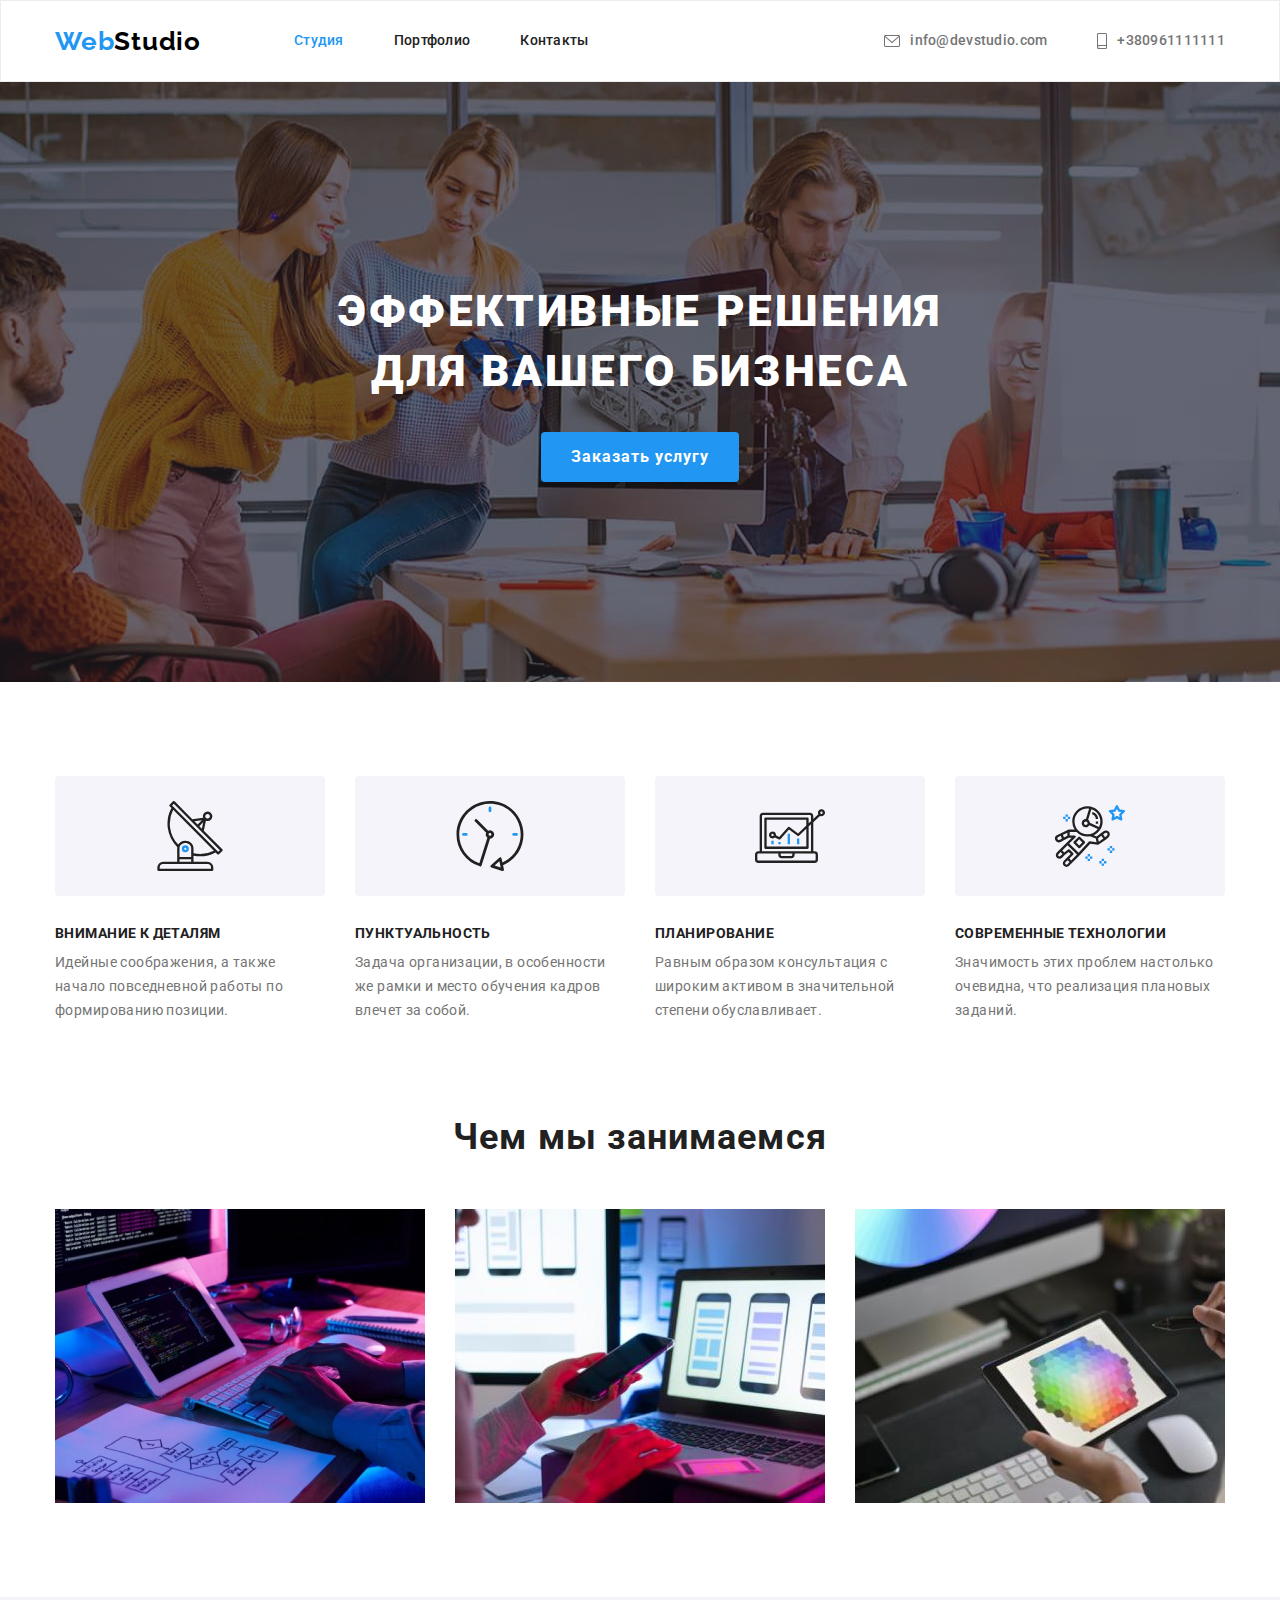
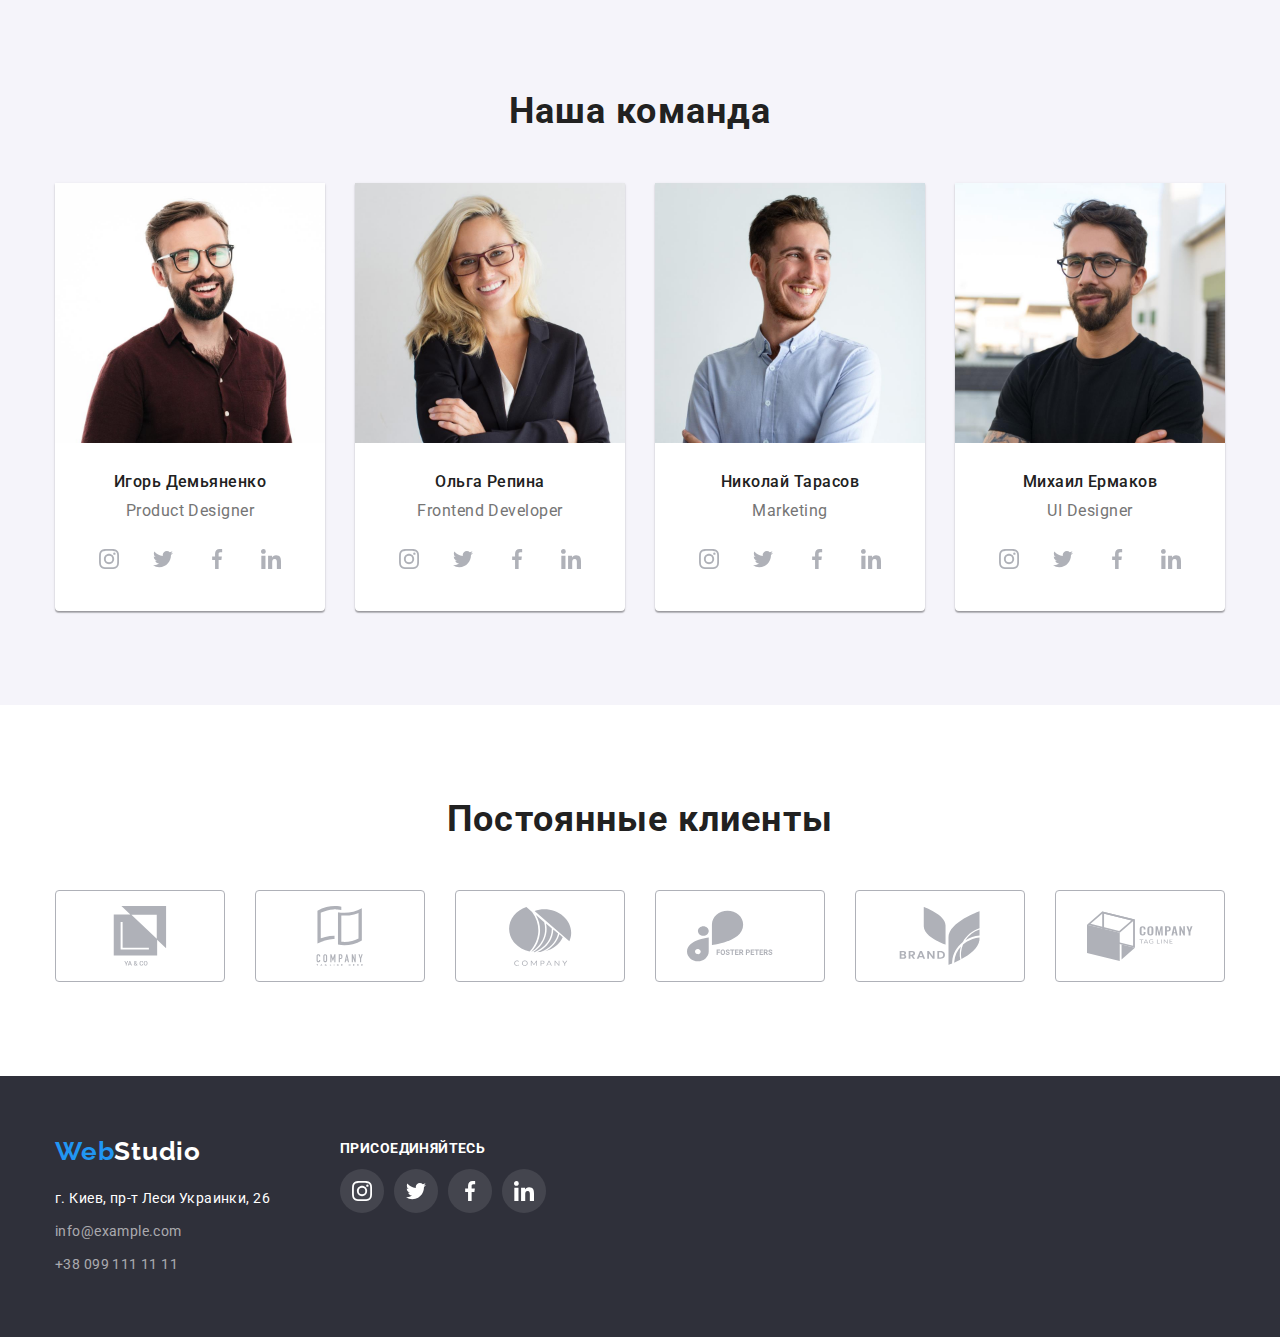
==== index.html @ 05004d7f "copied hm-4" ====
<!DOCTYPE html>
<html lang="ru">
  <head>
    <meta charset="UTF-8" />
    <meta http-equiv="X-UA-Compatible" content="IE=edge" />
    <meta name="viewport" content="width=device-width, initial-scale=1.0" />
    <title lang="en">WebStudio</title>
    <link rel="preconnect" href="https://fonts.googleapis.com" />
    <link rel="preconnect" href="https://fonts.gstatic.com" crossorigin />
    <link
      href="https://fonts.googleapis.com/css2?family=Raleway:wght@700&family=Roboto:wght@400;500;700;900&display=swap"
      rel="stylesheet"
    />
    <link
      rel="stylesheet"
      href="https://cdnjs.cloudflare.com/ajax/libs/modern-normalize/1.1.0/modern-normalize.css"
    />
    <link rel="stylesheet" href="./css/styles.css" />
  </head>
  <body>
    <header class="header">
      <div class="container header-container">
        <a class="logo link" href="./" lang="en">
          <span class="logo-web">Web</span><span class="logo-primary">Studio</span>
        </a>
        <nav class="navigation">
          <ul class="nav-list list">
            <li class="nav-item">
              <a class="nav-link link current" href="./">Студия</a>
            </li>
            <li class="nav-item">
              <a class="nav-link link" href="./portfolio.html">Портфолио</a>
            </li>
            <li class="nav-item">
              <a class="nav-link link" href="">Контакты</a>
            </li>
          </ul>
        </nav>
        <ul class="contacts list">
          <li class="contact-item">
            <a class="contact-link link" href="mailto:info@devstudio.com">
              <svg class="contact-icon" width="16" height="12">
                <use href="./images/icons.svg#envelope"></use>
              </svg>
              info@devstudio.com</a
            >
          </li>
          <li>
            <a class="contact-link link" href="tel:+380961111111">
              <svg class="contact-icon" width="10" height="16">
                <use href="./images/icons.svg#smartphone"></use>
              </svg>
              +380961111111</a
            >
          </li>
        </ul>
      </div>
    </header>

    <main>
      <section class="hero">
        <div class="container container-hero">
          <h1 class="primary-title">Эффективные решения для вашего бизнеса</h1>
          <button class="primary-btn" type="button">Заказать услугу</button>
        </div>
      </section>

      <section class="section features">
        <div class="container">
          <h2 class="visually-hidden">Особенности</h2>
          <ul class="features-list list">
            <li class="feature-item">
              <div class="feature-item-icon">
                <svg class="feature-icon" width="70" height="70">
                  <use href="./images/icons.svg#antenna"></use>
                </svg>
              </div>
              <h3 class="features-title">Внимание к деталям</h3>
              <p class="features-text">
                Идейные соображения, а также начало повседневной работы по формированию позиции.
              </p>
            </li>
            <li class="feature-item">
              <div class="feature-item-icon">
                <svg class="feature-icon" width="70" height="70">
                  <use href="./images/icons.svg#clock"></use>
                </svg>
              </div>
              <h3 class="features-title">Пунктуальность</h3>
              <p class="features-text">
                Задача организации, в особенности же рамки и место обучения кадров влечет за собой.
              </p>
            </li>
            <li class="feature-item">
              <div class="feature-item-icon">
                <svg class="feature-icon" width="70" height="70">
                  <use href="./images/icons.svg#diagram"></use>
                </svg>
              </div>
              <h3 class="features-title">Планирование</h3>
              <p class="features-text">
                Равным образом консультация с широким активом в значительной степени обуславливает.
              </p>
            </li>
            <li class="feature-item">
              <div class="feature-item-icon">
                <svg class="feature-icon" width="70" height="70">
                  <use href="./images/icons.svg#astronaut"></use>
                </svg>
              </div>
              <h3 class="features-title">Современные технологии</h3>
              <p class="features-text">
                Значимость этих проблем настолько очевидна, что реализация плановых заданий.
              </p>
            </li>
          </ul>
        </div>
      </section>

      <section class="section works">
        <div class="container">
          <h2 class="section-title">Чем мы занимаемся</h2>
          <ul class="works-list list">
            <li class="work-item">
              <img src="./images/box_1.jpg" alt="разметка" width="370" height="294" />
            </li>
            <li class="work-item">
              <img src="./images/box_2.jpg" alt="оформление" width="370" height="294" />
            </li>
            <li class="work-item">
              <img src="./images/box_3.jpg" alt="дизайн" width="370" height="294" />
            </li>
          </ul>
        </div>
      </section>

      <section class="section team">
        <div class="container">
          <h2 class="section-title">Наша команда</h2>
          <ul class="team-list list">
            <li class="team-item">
              <img src="./images/igor.jpg" alt="Игорь Демьяненко" width="270" height="260" />
              <div class="teammate-content">
                <h3 class="teammate-name">Игорь Демьяненко</h3>
                <p class="teammate-position" lang="en">Product Designer</p>
                <ul class="teammate-social-list list">
                  <li class="teammate-social-item">
                    <a href="" class="teammate-social-link">
                      <svg class="teammate-social-icon" width="20" height="20">
                        <use href="./images/icons.svg#instagram"></use>
                      </svg>
                    </a>
                  </li>
                  <li class="teammate-social-item">
                    <a href="" class="teammate-social-link">
                      <svg class="teammate-social-icon" width="20" height="20">
                        <use href="./images/icons.svg#twitter"></use>
                      </svg>
                    </a>
                  </li>
                  <li class="teammate-social-item">
                    <a href="" class="teammate-social-link">
                      <svg class="teammate-social-icon" width="20" height="20">
                        <use href="./images/icons.svg#facebook"></use>
                      </svg>
                    </a>
                  </li>
                  <li class="teammate-social-item">
                    <a href="" class="teammate-social-link">
                      <svg class="teammate-social-icon" width="20" height="20">
                        <use href="./images/icons.svg#linkedin"></use>
                      </svg>
                    </a>
                  </li>
                </ul>
              </div>
            </li>

            <li class="team-item">
              <img src="./images/olga.jpg" alt="Ольга Репина" width="270" height="260" />
              <div class="teammate-content">
                <h3 class="teammate-name">Ольга Репина</h3>
                <p class="teammate-position" lang="en">Frontend Developer</p>
                <ul class="teammate-social-list list">
                  <li class="teammate-social-item">
                    <a href="" class="teammate-social-link">
                      <svg class="teammate-social-icon" width="20" height="20">
                        <use href="./images/icons.svg#instagram"></use>
                      </svg>
                    </a>
                  </li>
                  <li class="teammate-social-item">
                    <a href="" class="teammate-social-link">
                      <svg class="teammate-social-icon" width="20" height="20">
                        <use href="./images/icons.svg#twitter"></use>
                      </svg>
                    </a>
                  </li>
                  <li class="teammate-social-item">
                    <a href="" class="teammate-social-link">
                      <svg class="teammate-social-icon" width="20" height="20">
                        <use href="./images/icons.svg#facebook"></use>
                      </svg>
                    </a>
                  </li>
                  <li class="teammate-social-item">
                    <a href="" class="teammate-social-link">
                      <svg class="teammate-social-icon" width="20" height="20">
                        <use href="./images/icons.svg#linkedin"></use>
                      </svg>
                    </a>
                  </li>
                </ul>
              </div>
            </li>

            <li class="team-item">
              <img src="./images/nykolay.jpg" alt="Николай Тарасов" width="270" height="260" />
              <div class="teammate-content">
                <h3 class="teammate-name">Николай Тарасов</h3>
                <p class="teammate-position" lang="en">Marketing</p>
                <ul class="teammate-social-list list">
                  <li class="teammate-social-item">
                    <a href="" class="teammate-social-link">
                      <svg class="teammate-social-icon" width="20" height="20">
                        <use href="./images/icons.svg#instagram"></use>
                      </svg>
                    </a>
                  </li>
                  <li class="teammate-social-item">
                    <a href="" class="teammate-social-link">
                      <svg class="teammate-social-icon" width="20" height="20">
                        <use href="./images/icons.svg#twitter"></use>
                      </svg>
                    </a>
                  </li>
                  <li class="teammate-social-item">
                    <a href="" class="teammate-social-link">
                      <svg class="teammate-social-icon" width="20" height="20">
                        <use href="./images/icons.svg#facebook"></use>
                      </svg>
                    </a>
                  </li>
                  <li class="teammate-social-item">
                    <a href="" class="teammate-social-link">
                      <svg class="teammate-social-icon" width="20" height="20">
                        <use href="./images/icons.svg#linkedin"></use>
                      </svg>
                    </a>
                  </li>
                </ul>
              </div>
            </li>

            <li class="team-item">
              <img src="./images/myhayl.jpg" alt="Михаил Ермаков" width="270" height="260" />
              <div class="teammate-content">
                <h3 class="teammate-name">Михаил Ермаков</h3>
                <p class="teammate-position" lang="en">UI Designer</p>
                <ul class="teammate-social-list list">
                  <li class="teammate-social-item">
                    <a href="" class="teammate-social-link">
                      <svg class="teammate-social-icon" width="20" height="20">
                        <use href="./images/icons.svg#instagram"></use>
                      </svg>
                    </a>
                  </li>
                  <li class="teammate-social-item">
                    <a href="" class="teammate-social-link">
                      <svg class="teammate-social-icon" width="20" height="20">
                        <use href="./images/icons.svg#twitter"></use>
                      </svg>
                    </a>
                  </li>
                  <li class="teammate-social-item">
                    <a href="" class="teammate-social-link">
                      <svg class="teammate-social-icon" width="20" height="20">
                        <use href="./images/icons.svg#facebook"></use>
                      </svg>
                    </a>
                  </li>
                  <li class="teammate-social-item">
                    <a href="" class="teammate-social-link">
                      <svg class="teammate-social-icon" width="20" height="20">
                        <use href="./images/icons.svg#linkedin"></use>
                      </svg>
                    </a>
                  </li>
                </ul>
              </div>
            </li>
          </ul>
        </div>
      </section>

      <section class="section clients">
        <div class="container">
          <h2 class="section-title">Постоянные клиенты</h2>
          <ul class="clients-list list">
            <li class="client-item">
              <a href="" class="client-link">
                <svg class="client-logo" width="106" height="60">
                  <use href="./images/icons.svg#client-logo-first"></use>
                </svg>
              </a>
            </li>
            <li class="client-item">
              <a href="" class="client-link">
                <svg class="client-logo" width="106" height="60">
                  <use href="./images/icons.svg#client-logo-secd"></use>
                </svg>
              </a>
            </li>
            <li class="client-item">
              <a href="" class="client-link">
                <svg class="client-logo" width="106" height="60">
                  <use href="./images/icons.svg#client-logo-third"></use>
                </svg>
              </a>
            </li>
            <li class="client-item">
              <a href="" class="client-link">
                <svg class="client-logo" width="106" height="60">
                  <use href="./images/icons.svg#client-logo-fourth"></use>
                </svg>
              </a>
            </li>
            <li class="client-item">
              <a href="" class="client-link">
                <svg class="client-logo" width="106" height="60">
                  <use href="./images/icons.svg#client-logo-fifth"></use>
                </svg>
              </a>
            </li>
            <li class="client-item">
              <a href="" class="client-link">
                <svg class="client-logo" width="106" height="60">
                  <use href="./images/icons.svg#client-logo-sixth"></use>
                </svg>
              </a>
            </li>
          </ul>
        </div>
      </section>
    </main>

    <footer class="footer">
      <div class="container footer-container">
        <div>
          <a class="logo link" href="./" lang="en">
            <span class="logo-web">Web</span><span class="logo-secondary">Studio</span>
          </a>
          <address class="address">
            <ul class="footer-contact-list list">
              <li class="footer-contact-item">
                <a
                  class="map link"
                  href="https://www.google.com.ua/maps/place/%D0%B1%D1%83%D0%BB.+%D0%9B%D0%B5%D1%81%D0%B8+%D0%A3%D0%BA%D1%80%D0%B0%D0%B8%D0%BD%D0%BA%D0%B8,+26,+%D0%9A%D0%B8%D0%B5%D0%B2,+02000/@50.4265841,30.5361971,17z/data=!4m13!1m7!3m6!1s0x40d4cf0e033ecbe9:0x57a4dffefec77da0!2z0LHRg9C7LiDQm9C10YHQuCDQo9C60YDQsNC40L3QutC4LCAyNiwg0JrQuNC10LIsIDAyMDAw!3b1!8m2!3d50.4265807!4d30.5383858!3m4!1s0x40d4cf0e033ecbe9:0x57a4dffefec77da0!8m2!3d50.4265807!4d30.5383858?hl=ru"
                  >г. Киев, пр-т Леси Украинки, 26</a
                >
              </li>
              <li class="footer-contact-item">
                <a class="footer-contact link" href="mailto:info@example.com">info@example.com</a>
              </li>
              <li class="footer-contact-item">
                <a class="footer-contact link" href="tel:+380991111111">+38 099 111 11 11</a>
              </li>
            </ul>
          </address>
        </div>
        <div class="join-us">
          <p class="join-us-text">присоединяйтесь</p>
          <ul class="join-us-list list">
            <li class="join-us-item">
              <a href="" class="join-us-link">
                <svg class="join-us-icon" width="20" height="20">
                  <use href="./images/icons.svg#instagram"></use>
                </svg>
              </a>
            </li>
            <li class="join-us-item">
              <a href="" class="join-us-link">
                <svg class="join-us-icon" width="20" height="20">
                  <use href="./images/icons.svg#twitter"></use>
                </svg>
              </a>
            </li>
            <li class="join-us-item">
              <a href="" class="join-us-link">
                <svg class="join-us-icon" width="20" height="20">
                  <use href="./images/icons.svg#facebook"></use>
                </svg>
              </a>
            </li>
            <li class="join-us-item">
              <a href="" class="join-us-link">
                <svg class="join-us-icon" width="20" height="20">
                  <use href="./images/icons.svg#linkedin"></use>
                </svg>
              </a>
            </li>
          </ul>
        </div>
      </div>
    </footer>
  </body>
</html>
---- css/styles.css ----
:root {
  --main-title-color: #212121;
  --second-title-color: #2196f3;
  --first-text-color: #757575;
  --second-text-color: #ffffff;
  --background-main: #ffffff;
  --background-hero: #2f303a;
  --background-section-three: #f5f4fa;
  --text-logo-primary: #000000;
  --main-border: #ececec;
  --main-social-icon-color: #afb1b8;
  --background-join-us: rgba(255, 255, 255, 0.1);
}
p,
h1,
h2,
h3,
h4,
h5,
h6 {
  margin: 0px;
}
ul {
  margin: 0px;
  padding: 0px;
}
button {
  cursor: pointer;
}
img {
  display: block;
  max-width: 100%;
  height: auto;
}

.container {
  width: 1200px;
  padding: 0 15px;
  margin: 0 auto;
}

body {
  margin: 0 auto;

  font-family: Roboto, sans-serif;
  color: var(--first-text-color);
  background-color: var(--background-main);
}

.list {
  list-style: none;
}
.link {
  text-decoration: none;
}
.visually-hidden {
  position: absolute;
  white-space: nowrap;
  width: 1px;
  height: 1px;
  overflow: hidden;
  border: 0;
  padding: 0;
  clip: rect(0 0 0 0);
  clip-path: inset(50%);
  margin: -1px;
}

.section {
  padding: 94px 0;
}

/* -------------------HEADER---------------------- */

.header {
  border: 1px solid var(--main-border);
}
.header-container {
  display: flex;
  align-items: center;
}

.logo {
  font-family: Raleway;
  font-weight: 700;
  font-size: 26px;
  line-height: 1.19;
  letter-spacing: 0.03em;
}

.logo:hover,
.logo:focus {
  color: var(--second-title-color);
}
.logo-web {
  color: var(--second-title-color);
}
.logo-primary {
  color: var(--text-logo-primary);
}

.navigation {
  margin-left: 93px;
}
.nav-list {
  display: flex;
  align-items: center;
}

.nav-item:not(:last-child) {
  margin-right: 50px;
}

.nav-link {
  display: block;
  padding: 32px 0;

  font-weight: 500;
  font-size: 14px;
  line-height: 1.14;
  letter-spacing: 0.02em;
  color: var(--main-title-color);
}

.nav-link:hover,
.nav-link:focus {
  color: var(--second-title-color);
}
.nav-link.current {
  color: var(--second-title-color);
}

.contacts {
  display: flex;
  align-items: center;
  margin-left: auto;
}
.contact-item:not(:last-child) {
  margin-right: 50px;
}
.contact-link {
  display: flex;
  justify-content: center;
  align-items: center;

  font-weight: 500;
  font-size: 14px;
  line-height: 1.14;
  letter-spacing: 0.02em;
  color: var(--first-text-color);
}

.contact-link:hover,
.contact-link:focus {
  color: var(--second-title-color);
}

.contact-icon {
  margin-right: 10px;
  fill: currentColor;
}

/* -----------------------HERO------------------- */

.hero {
  padding: 200px 0;
  background-color: var(--background-hero);
  text-align: center;

  max-width: 1600px;
  margin: 0 auto;
  background-image: linear-gradient(to right, rgba(47, 48, 58, 0.4), rgba(47, 48, 58, 0.4)),
    url('../images/hero.jpg');

  background-repeat: no-repeat;
  background-position: center;
  background-size: cover;
}

.primary-title {
  margin: 0 auto 30px;
  max-width: 696px;

  font-weight: 900;
  font-size: 44px;
  line-height: 1.36;
  letter-spacing: 0.06em;
  text-transform: uppercase;
  color: var(--second-text-color);
}
.primary-btn {
  min-width: 136px;
  padding: 10px 30px;
  border: 0;
  border-radius: 4px;
  box-shadow: 0px 4px 4px rgba(0, 0, 0, 0.15);

  font-family: inherit;
  font-weight: 700;
  font-size: 16px;
  line-height: 1.87;
  letter-spacing: 0.06em;
  color: var(--second-text-color);
  background-color: var(--second-title-color);
}

/* ------------------FEATURES--------------------- */
.features {
  padding-bottom: 47px;
}
.features-list {
  display: flex;
  align-items: center;
}

.feature-item {
  flex-basis: calc(100% / 4);
}

.feature-item:not(:last-child) {
  margin-right: 30px;
}

.feature-item-icon {
  display: flex;
  justify-content: center;
  padding: 25px 0;

  margin-bottom: 30px;
  border-radius: 4px;
  background-color: var(--background-section-three);
}

.features-title {
  margin-bottom: 10px;

  font-weight: 700;
  font-size: 14px;
  line-height: 1.14;
  letter-spacing: 0.03em;
  text-transform: uppercase;
  color: var(--main-title-color);
}
.features-text {
  max-width: 270px;

  font-size: 14px;
  line-height: 1.71;
  letter-spacing: 0.03em;
}

/* --------------------WORKS----AND----TEAM---------- */
.works {
  padding-top: 47px;
}

.team {
  background-color: var(--background-section-three);
}

.section-title {
  margin-bottom: 50px;

  font-weight: 700;
  font-size: 36px;
  line-height: 1.16;
  text-align: center;
  letter-spacing: 0.03em;
  color: var(--main-title-color);
}

.works-list,
.team-list {
  display: flex;
  align-items: center;
}
.work-item {
  flex-basis: calc(100% / 3);
}
.work-item:not(:last-child) {
  margin-right: 30px;
}
.team-item {
  flex-basis: calc(100% / 4);

  background: var(--background-main);

  box-shadow: 0px 1px 3px rgba(0, 0, 0, 0.12), 0px 1px 1px rgba(0, 0, 0, 0.14),
    0px 2px 1px rgba(0, 0, 0, 0.2);
  border-radius: 0px 0px 4px 4px;
}

.team-item:not(:last-child) {
  margin-right: 30px;
}

.teammate-content {
  padding: 30px 0;
}

.teammate-name {
  margin-bottom: 10px;

  font-weight: 500;
  font-size: 16px;
  line-height: 1.18;
  text-align: center;
  letter-spacing: 0.03em;

  color: var(--main-title-color);
}

.teammate-position {
  font-size: 16px;
  line-height: 1.18;
  text-align: center;
  letter-spacing: 0.03em;
}

.teammate-social-list {
  display: flex;
  justify-content: center;
  margin-top: 16px;
}

.teammate-social-item {
  width: 44px;
  height: 44px;
}

.teammate-social-item + .teammate-social-item {
  margin-left: 10px;
}

.teammate-social-link {
  width: 100%;
  height: 100%;
  border-radius: 50%;
  display: flex;
  align-items: center;
  justify-content: center;
  background-color: var(--background-main);
  color: var(--main-social-icon-color);
}

.teammate-social-icon {
  fill: currentColor;
}

.teammate-social-link:hover,
.teammate-social-link:focus {
  background-color: var(--second-title-color);
  color: var(--second-text-color);
}

/* ---------------------Regular clients-------- */
.clients-list {
  display: flex;
  justify-content: center;
}

.client-item {
  width: 170px;
  height: 92px;
}

.client-item + .client-item {
  margin-left: 30px;
}

.client-link {
  width: 100%;
  height: 100%;
  display: flex;
  align-items: center;
  justify-content: center;
  color: var(--main-social-icon-color);
  border: 1px solid var(--main-social-icon-color);
  border-radius: 4px;
}

.client-logo {
  fill: currentColor;
}

.client-link:hover,
.client-link:focus {
  color: var(--second-title-color);
  border: 1px solid var(--second-title-color);
}

/* ----------------------FOOTER---------------- */

.footer {
  background-color: var(--background-hero);
  padding: 60px 0;
}

.logo-secondary {
  color: var(--second-text-color);
}
.address {
  font-style: normal;
  margin-top: 20px;
}
.map {
  font-size: 14px;
  line-height: 1.71;
  letter-spacing: 0.03em;
  color: var(--second-text-color);
}

.footer-contact-item:not(:first-child) {
  margin-top: 9px;
}
.footer-contact {
  display: inline-block;

  font-family: Roboto;
  font-weight: normal;
  font-size: 14px;
  line-height: 1.71;
  letter-spacing: 0.03em;
  color: rgba(255, 255, 255, 0.6);
}
.footer-contact:hover,
.footer-contact:focus {
  color: var(--second-title-color);
}

.footer-container {
  display: flex;
}

.join-us {
  margin-top: 12px;
  margin-left: 70px;
}

.join-us-text {
  margin-bottom: 20px;

  font-weight: 700;
  font-size: 14px;
  line-height: 1.14px;
  letter-spacing: 0.03em;
  text-transform: uppercase;
  color: var(--second-text-color);
}

.join-us-list {
  display: flex;
  justify-content: center;
  margin-top: 16px;
}

.join-us-item {
  width: 44px;
  height: 44px;
}

.join-us-item + .join-us-item {
  margin-left: 10px;
}

.join-us-link {
  width: 100%;
  height: 100%;
  border-radius: 50%;
  display: flex;
  align-items: center;
  justify-content: center;
  background-color: var(--background-join-us);
  color: var(--second-text-color);
}

.join-us-icon {
  fill: currentColor;
}

.join-us-link:hover,
.join-us-link:focus {
  background-color: var(--second-title-color);
}

/* ---------------------PORTFOLIO----------------------- */

.filter-list {
  display: flex;
  margin-bottom: 50px;
  justify-content: center;
}

.secondary-btn {
  padding: 6px 22px;
  border-radius: 4px;
  border: 0;

  font-family: inherit;
  font-weight: 500;
  font-size: 16px;
  line-height: 1.62;
  letter-spacing: 0.03em;

  cursor: pointer;

  color: var(--main-title-color);
  background-color: var(--background-section-three);
}
.secondary-btn:hover,
.secondary-btn:focus,
.secondary-btn:active {
  color: var(--second-text-color);
  background-color: var(--second-title-color);
  box-shadow: 0px 3px 1px rgba(0, 0, 0, 0.1), 0px 1px 2px rgba(0, 0, 0, 0.08),
    0px 2px 2px rgba(0, 0, 0, 0.12);
}

.filter-item-btn:not(:last-child) {
  margin-right: 8px;
}

.portfolio-list {
  display: flex;
  flex-wrap: wrap;
}

.portfolio-item {
  flex-basis: calc((100% - 2 * 30px) / 3);
  margin: 0 30px 30px 0;
}
.portfolio-item:nth-child(3n) {
  margin-right: 0;
}

.portfolio-item:nth-last-child(-n + 3) {
  margin-bottom: 0;
}

.portfolio-item:hover,
.portfolio-item:focus {
  box-shadow: 0px 1px 1px rgba(0, 0, 0, 0.12), 0px 4px 4px rgba(0, 0, 0, 0.06),
    1px 4px 6px rgba(0, 0, 0, 0.16);
}

.portfolio-tex {
  padding: 20px 24px;
  border-right: 1px solid var(--main-border);
  border-bottom: 1px solid var(--main-border);
  border-left: 1px solid var(--main-border);
  background-color: var(--background-main);
}

.portfolio-item-title {
  margin-bottom: 4px;

  font-weight: 700;
  font-size: 18px;
  line-height: 2;
  letter-spacing: 0.06em;
  color: var(--main-title-color);
}
.portfolio-item-text {
  font-size: 16px;
  line-height: 1.87;
  letter-spacing: 0.03em;
  color: var(--first-text-color);
}
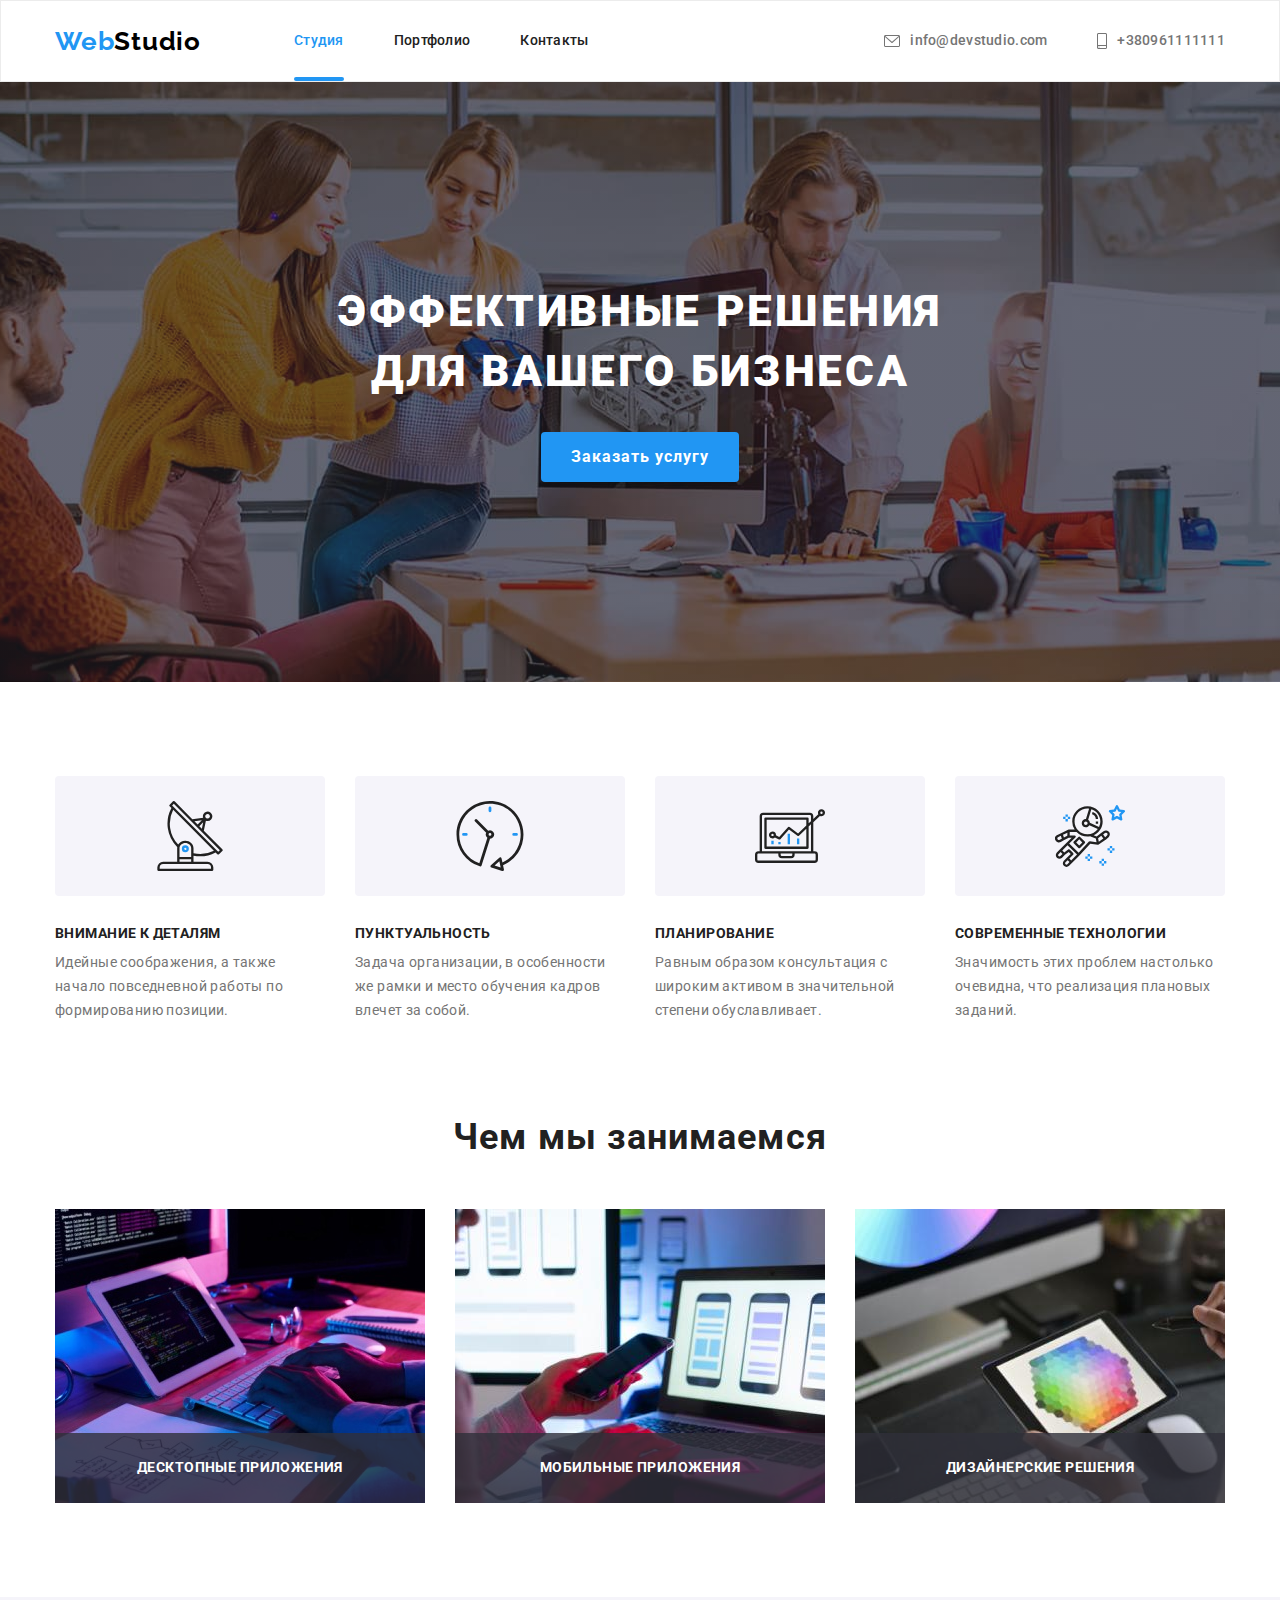
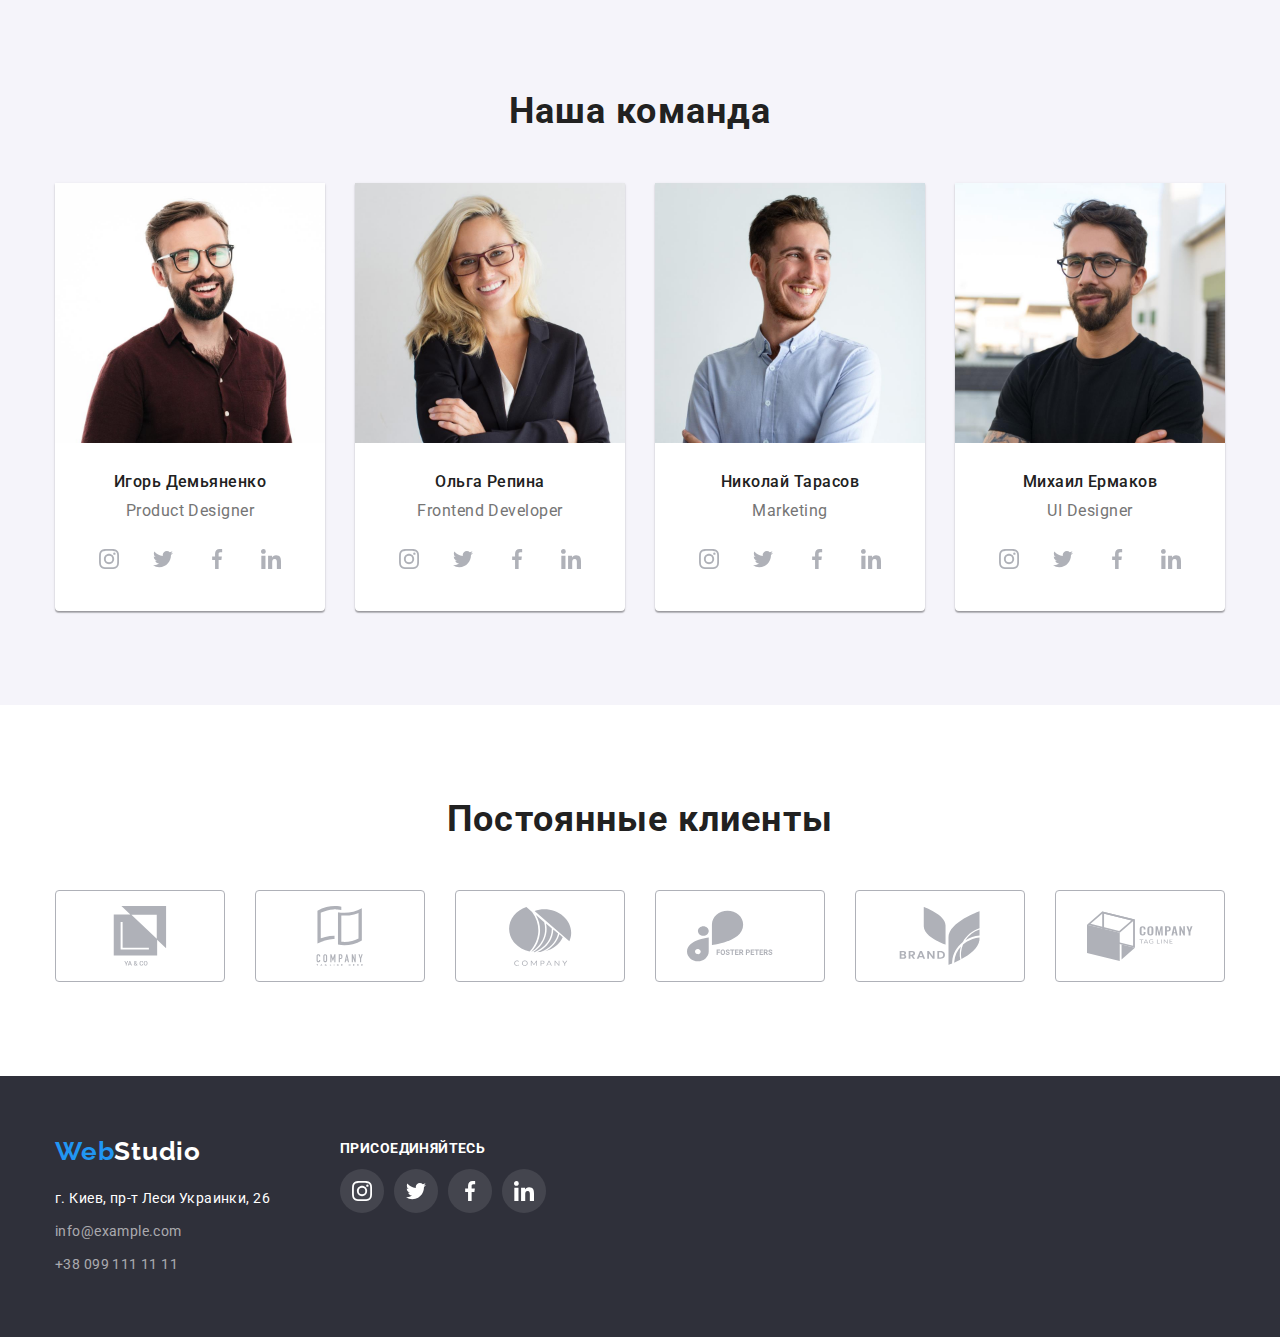
==== commit 5790327b: "modal window and cards" ====
--- a/index.html
+++ b/index.html
@@ -61,7 +61,7 @@
       <section class="hero">
         <div class="container container-hero">
           <h1 class="primary-title">Эффективные решения для вашего бизнеса</h1>
-          <button class="primary-btn" type="button">Заказать услугу</button>
+          <button class="primary-btn" type="button" data-modal-open>Заказать услугу</button>
         </div>
       </section>
 
@@ -122,13 +122,22 @@
           <h2 class="section-title">Чем мы занимаемся</h2>
           <ul class="works-list list">
             <li class="work-item">
-              <img src="./images/box_1.jpg" alt="разметка" width="370" height="294" />
+              <div class="work-thumb">
+                <img src="./images/box_1.jpg" alt="компьютер" width="370" height="294" />
+                <p class="work-text">Десктопные приложения</p>
+              </div>
             </li>
             <li class="work-item">
-              <img src="./images/box_2.jpg" alt="оформление" width="370" height="294" />
+              <div class="work-thumb">
+                <img src="./images/box_2.jpg" alt="Приложения" width="370" height="294" />
+                <p class="work-text">Мобильные приложения</p>
+              </div>
             </li>
             <li class="work-item">
-              <img src="./images/box_3.jpg" alt="дизайн" width="370" height="294" />
+              <div class="work-thumb">
+                <img src="./images/box_3.jpg" alt="дизайн" width="370" height="294" />
+                <p class="work-text">Дизайнерские решения</p>
+              </div>
             </li>
           </ul>
         </div>
@@ -403,5 +412,15 @@
         </div>
       </div>
     </footer>
+    <div class="backdrop is-hidden" data-modal>
+      <div class="modal">
+        <button type="button" class="modal-close" data-modal-close>
+          <svg class="close-icon" width="18px" height="18px">
+            <use href="./images/icons.svg#close-black"></use>
+          </svg>
+        </button>
+      </div>
+    </div>
+    <script src="./js/modal.js"></script>
   </body>
 </html>
--- a/css/styles.css
+++ b/css/styles.css
@@ -113,6 +113,11 @@
 
 .nav-link {
   display: block;
+
+  position: relative;
+
+  transition: color 250ms cubic-bezier(0.4, 0, 0.2, 1);
+
   padding: 32px 0;
 
   font-weight: 500;
@@ -130,6 +135,17 @@
   color: var(--second-title-color);
 }
 
+.nav-link.current::after {
+  content: '';
+  width: 100%;
+  height: 4px;
+  background-color: var(--second-title-color);
+  border-radius: 2px;
+  position: absolute;
+  bottom: 0;
+  left: 0;
+}
+
 .contacts {
   display: flex;
   align-items: center;
@@ -140,6 +156,9 @@
 }
 .contact-link {
   display: flex;
+
+  transition: color 250ms cubic-bezier(0.4, 0, 0.2, 1);
+
   justify-content: center;
   align-items: center;
 
@@ -280,6 +299,26 @@
 .work-item:not(:last-child) {
   margin-right: 30px;
 }
+
+.work-thumb {
+  position: relative;
+}
+.work-text {
+  position: absolute;
+  bottom: 0;
+  padding: 27px 0;
+  width: 100%;
+
+  font-weight: 700;
+  font-size: 14px;
+  line-height: 1.14;
+  text-align: center;
+  letter-spacing: 0.03em;
+  text-transform: uppercase;
+  color: var(--second-text-color);
+  background: rgba(47, 48, 58, 0.8);
+}
+
 .team-item {
   flex-basis: calc(100% / 4);
 
@@ -333,12 +372,17 @@
 }
 
 .teammate-social-link {
+  transition: color 250ms cubic-bezier(0.4, 0, 0.2, 1),
+    background-color 250ms cubic-bezier(0.4, 0, 0.2, 1);
+
+  display: flex;
+  align-items: center;
+  justify-content: center;
+
   width: 100%;
   height: 100%;
   border-radius: 50%;
-  display: flex;
-  align-items: center;
-  justify-content: center;
+
   background-color: var(--background-main);
   color: var(--main-social-icon-color);
 }
@@ -369,11 +413,15 @@
 }
 
 .client-link {
+  transition: color 250ms cubic-bezier(0.4, 0, 0.2, 1), border 250ms cubic-bezier(0.4, 0, 0.2, 1);
+
+  display: flex;
+  align-items: center;
+  justify-content: center;
+
   width: 100%;
   height: 100%;
-  display: flex;
-  align-items: center;
-  justify-content: center;
+
   color: var(--main-social-icon-color);
   border: 1px solid var(--main-social-icon-color);
   border-radius: 4px;
@@ -416,6 +464,8 @@
 .footer-contact {
   display: inline-block;
 
+  transition: color 250ms cubic-bezier(0.4, 0, 0.2, 1);
+
   font-family: Roboto;
   font-weight: normal;
   font-size: 14px;
@@ -464,12 +514,16 @@
 }
 
 .join-us-link {
+  display: flex;
+  align-items: center;
+  justify-content: center;
+
+  transition: background-color 250ms cubic-bezier(0.4, 0, 0.2, 1);
+
   width: 100%;
   height: 100%;
   border-radius: 50%;
-  display: flex;
-  align-items: center;
-  justify-content: center;
+
   background-color: var(--background-join-us);
   color: var(--second-text-color);
 }
@@ -483,6 +537,60 @@
   background-color: var(--second-title-color);
 }
 
+/* ---------------------MODAL WINDOW--------------------- */
+.backdrop {
+  position: fixed;
+
+  width: 100vw;
+  height: 100vh;
+  background-color: rgba(0, 0, 0, 0.2);
+
+  top: 0;
+  left: 0;
+  transition: opacity 500ms, visibility 500ms;
+}
+.backdrop.is-hidden .modal {
+  transform: scale(2) rotate(180deg) translate(110px, 110px);
+}
+
+.modal {
+  position: absolute;
+
+  width: 528px;
+  min-height: 581px;
+  background-color: var(--background-main);
+  border-radius: 4px;
+  box-shadow: 0px 1px 3px rgba(0, 0, 0, 0.12), 0px 1px 1px rgba(0, 0, 0, 0.14),
+    0px 2px 1px rgba(0, 0, 0, 0.2);
+
+  top: 50%;
+  left: 50%;
+
+  transform: scale(1) rotate(0) translate(-50%, -50%);
+  transition: transform 300ms;
+}
+
+.modal-close {
+  position: absolute;
+  top: 14px;
+  right: 14px;
+  width: 30px;
+  height: 30px;
+
+  background-color: transparent;
+  border: 1px solid rgba(0, 0, 0, 0.1);
+  border-radius: 50%;
+  display: flex;
+  align-items: center;
+  justify-content: center;
+}
+
+.is-hidden {
+  visibility: hidden;
+  opacity: 0;
+  pointer-events: none;
+}
+
 /* ---------------------PORTFOLIO----------------------- */
 
 .filter-list {
@@ -492,6 +600,10 @@
 }
 
 .secondary-btn {
+  transition: color 250ms cubic-bezier(0.4, 0, 0.2, 1),
+    background-color 250ms cubic-bezier(0.4, 0, 0.2, 1),
+    box-shadow 250ms cubic-bezier(0.4, 0, 0.2, 1);
+
   padding: 6px 22px;
   border-radius: 4px;
   border: 0;
@@ -526,6 +638,8 @@
 }
 
 .portfolio-item {
+  transition: box-shadow 250ms cubic-bezier(0.4, 0, 0.2, 1);
+
   flex-basis: calc((100% - 2 * 30px) / 3);
   margin: 0 30px 30px 0;
 }
@@ -541,6 +655,34 @@
 .portfolio-item:focus {
   box-shadow: 0px 1px 1px rgba(0, 0, 0, 0.12), 0px 4px 4px rgba(0, 0, 0, 0.06),
     1px 4px 6px rgba(0, 0, 0, 0.16);
+}
+
+.portfolio-item:hover .card-descripnion,
+.portfolio-item:focus .card-descripnion {
+  transform: translateY(0);
+}
+
+.portfolio-thumb {
+  position: relative;
+  overflow: hidden;
+}
+
+.card-descripnion {
+  position: absolute;
+  top: 0;
+  left: 0;
+  height: 100%;
+  transform: translateY(100%);
+  transition: transform 250ms cubic-bezier(0.4, 0, 0.2, 1);
+  overflow: auto;
+
+  padding: 63px 24px;
+  background-color: rgba(33, 150, 243, 0.9);
+
+  font-size: 18px;
+  line-height: 1.56;
+  letter-spacing: 0.03em;
+  color: var(--second-text-color);
 }
 
 .portfolio-tex {
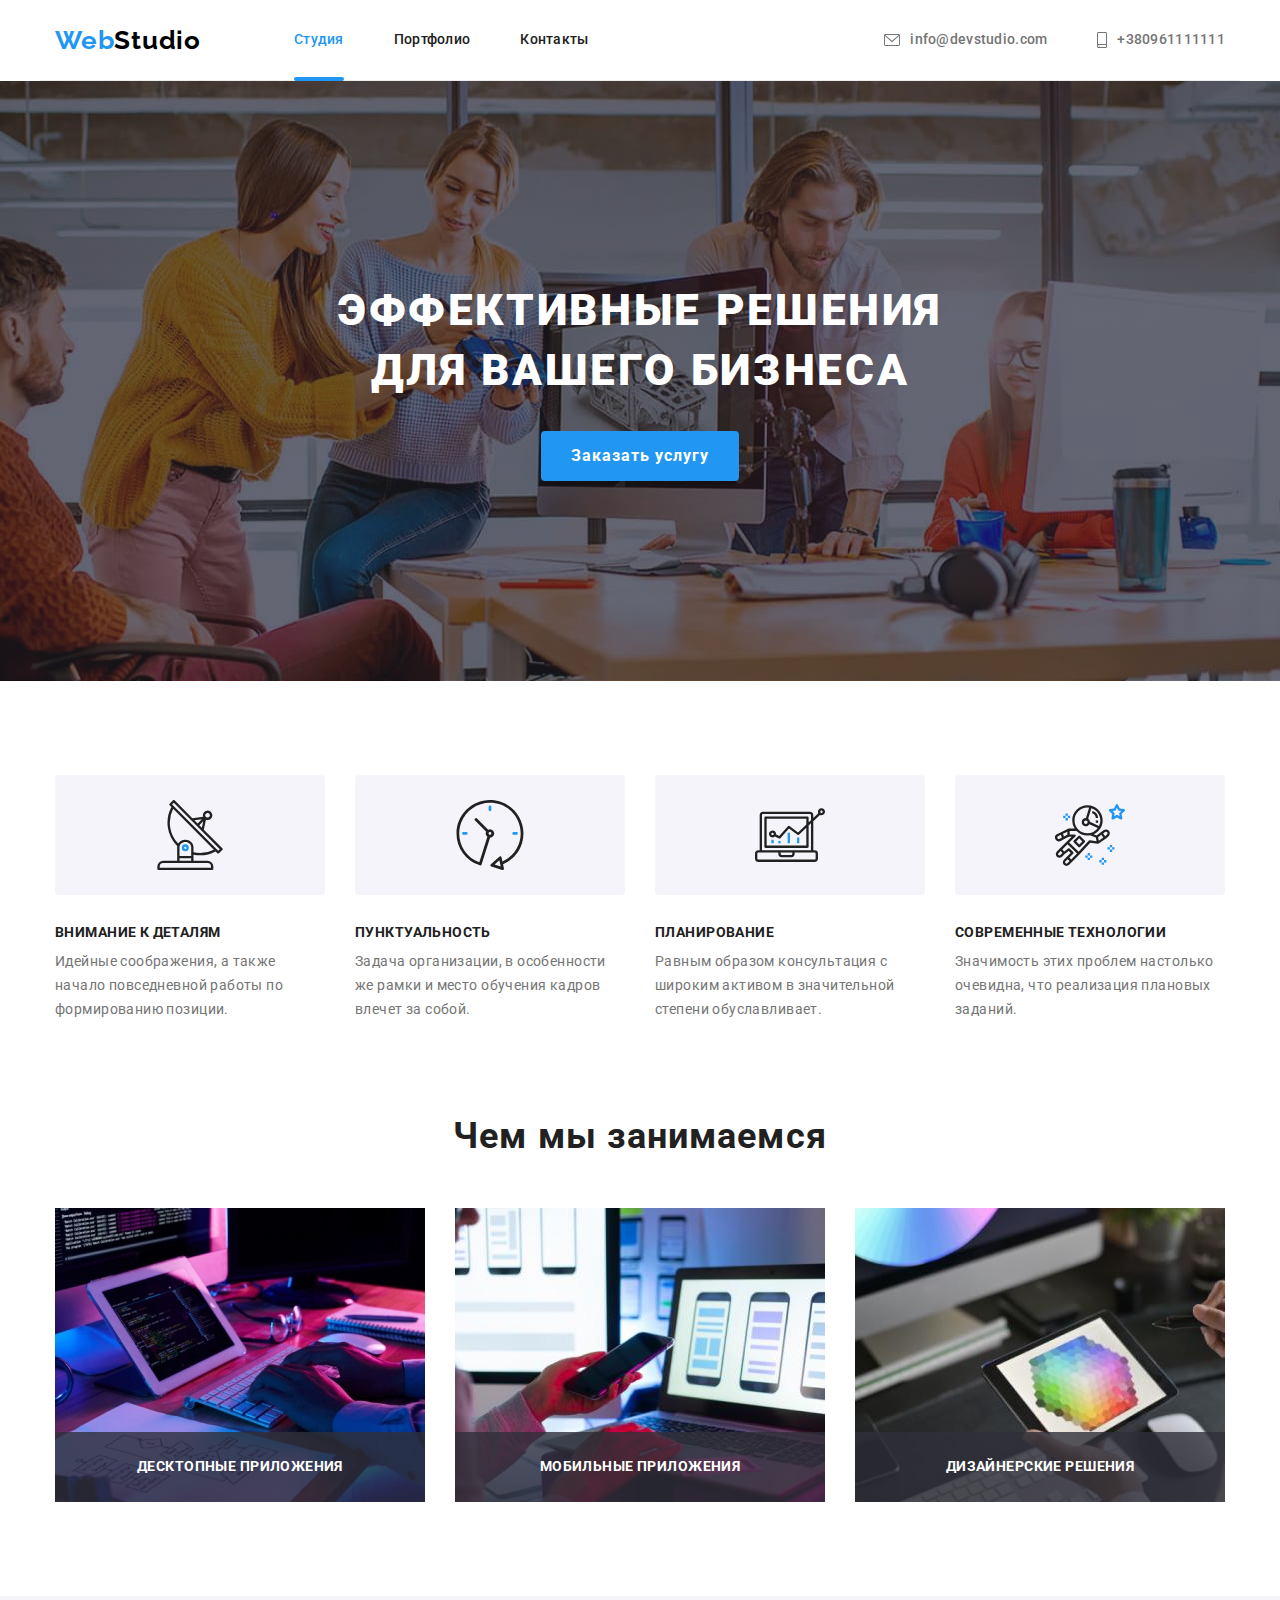
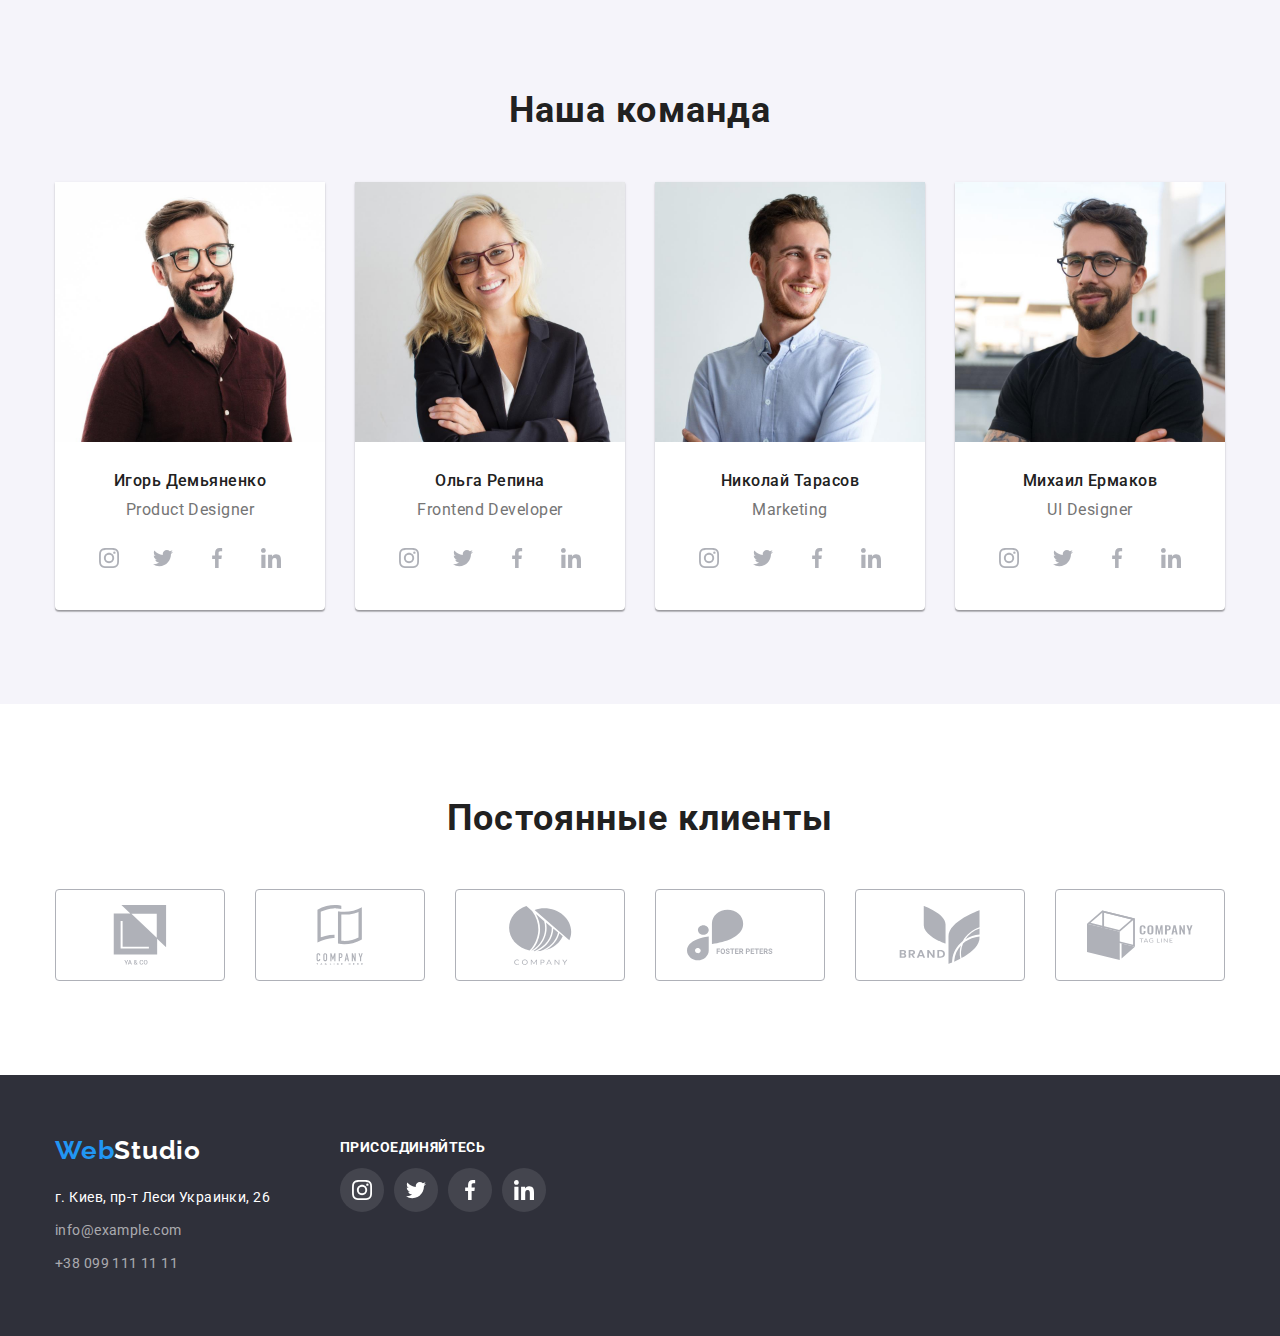
==== commit e7ac2ad4: "fixed bugs" ====
--- a/index.html
+++ b/index.html
@@ -124,19 +124,25 @@
             <li class="work-item">
               <div class="work-thumb">
                 <img src="./images/box_1.jpg" alt="компьютер" width="370" height="294" />
-                <p class="work-text">Десктопные приложения</p>
+                <div class="work-description">
+                  <p class="work-text">Десктопные приложения</p>
+                </div>
               </div>
             </li>
             <li class="work-item">
               <div class="work-thumb">
                 <img src="./images/box_2.jpg" alt="Приложения" width="370" height="294" />
-                <p class="work-text">Мобильные приложения</p>
+                <div class="work-description">
+                  <p class="work-text">Мобильные приложения</p>
+                </div>
               </div>
             </li>
             <li class="work-item">
               <div class="work-thumb">
                 <img src="./images/box_3.jpg" alt="дизайн" width="370" height="294" />
-                <p class="work-text">Дизайнерские решения</p>
+                <div class="work-description">
+                  <p class="work-text">Дизайнерские решения</p>
+                </div>
               </div>
             </li>
           </ul>
--- a/css/styles.css
+++ b/css/styles.css
@@ -72,12 +72,10 @@
 
 /* -------------------HEADER---------------------- */
 
-.header {
-  border: 1px solid var(--main-border);
-}
 .header-container {
   display: flex;
   align-items: center;
+  border-bottom: 1px solid var(--main-border);
 }
 
 .logo {
@@ -142,7 +140,7 @@
   background-color: var(--second-title-color);
   border-radius: 2px;
   position: absolute;
-  bottom: 0;
+  bottom: -1px;
   left: 0;
 }
 
@@ -303,12 +301,16 @@
 .work-thumb {
   position: relative;
 }
-.work-text {
+
+.work-description {
   position: absolute;
   bottom: 0;
   padding: 27px 0;
   width: 100%;
-
+  background: rgba(47, 48, 58, 0.8);
+}
+
+.work-text {
   font-weight: 700;
   font-size: 14px;
   line-height: 1.14;
@@ -316,7 +318,6 @@
   letter-spacing: 0.03em;
   text-transform: uppercase;
   color: var(--second-text-color);
-  background: rgba(47, 48, 58, 0.8);
 }
 
 .team-item {
@@ -657,8 +658,8 @@
     1px 4px 6px rgba(0, 0, 0, 0.16);
 }
 
-.portfolio-item:hover .card-descripnion,
-.portfolio-item:focus .card-descripnion {
+.portfolio-item:hover .card-description,
+.portfolio-item:focus .card-description {
   transform: translateY(0);
 }
 
@@ -667,18 +668,18 @@
   overflow: hidden;
 }
 
-.card-descripnion {
+.card-description {
   position: absolute;
   top: 0;
   left: 0;
   height: 100%;
   transform: translateY(100%);
   transition: transform 250ms cubic-bezier(0.4, 0, 0.2, 1);
-  overflow: auto;
-
   padding: 63px 24px;
   background-color: rgba(33, 150, 243, 0.9);
-
+}
+
+.card-description-text {
   font-size: 18px;
   line-height: 1.56;
   letter-spacing: 0.03em;
